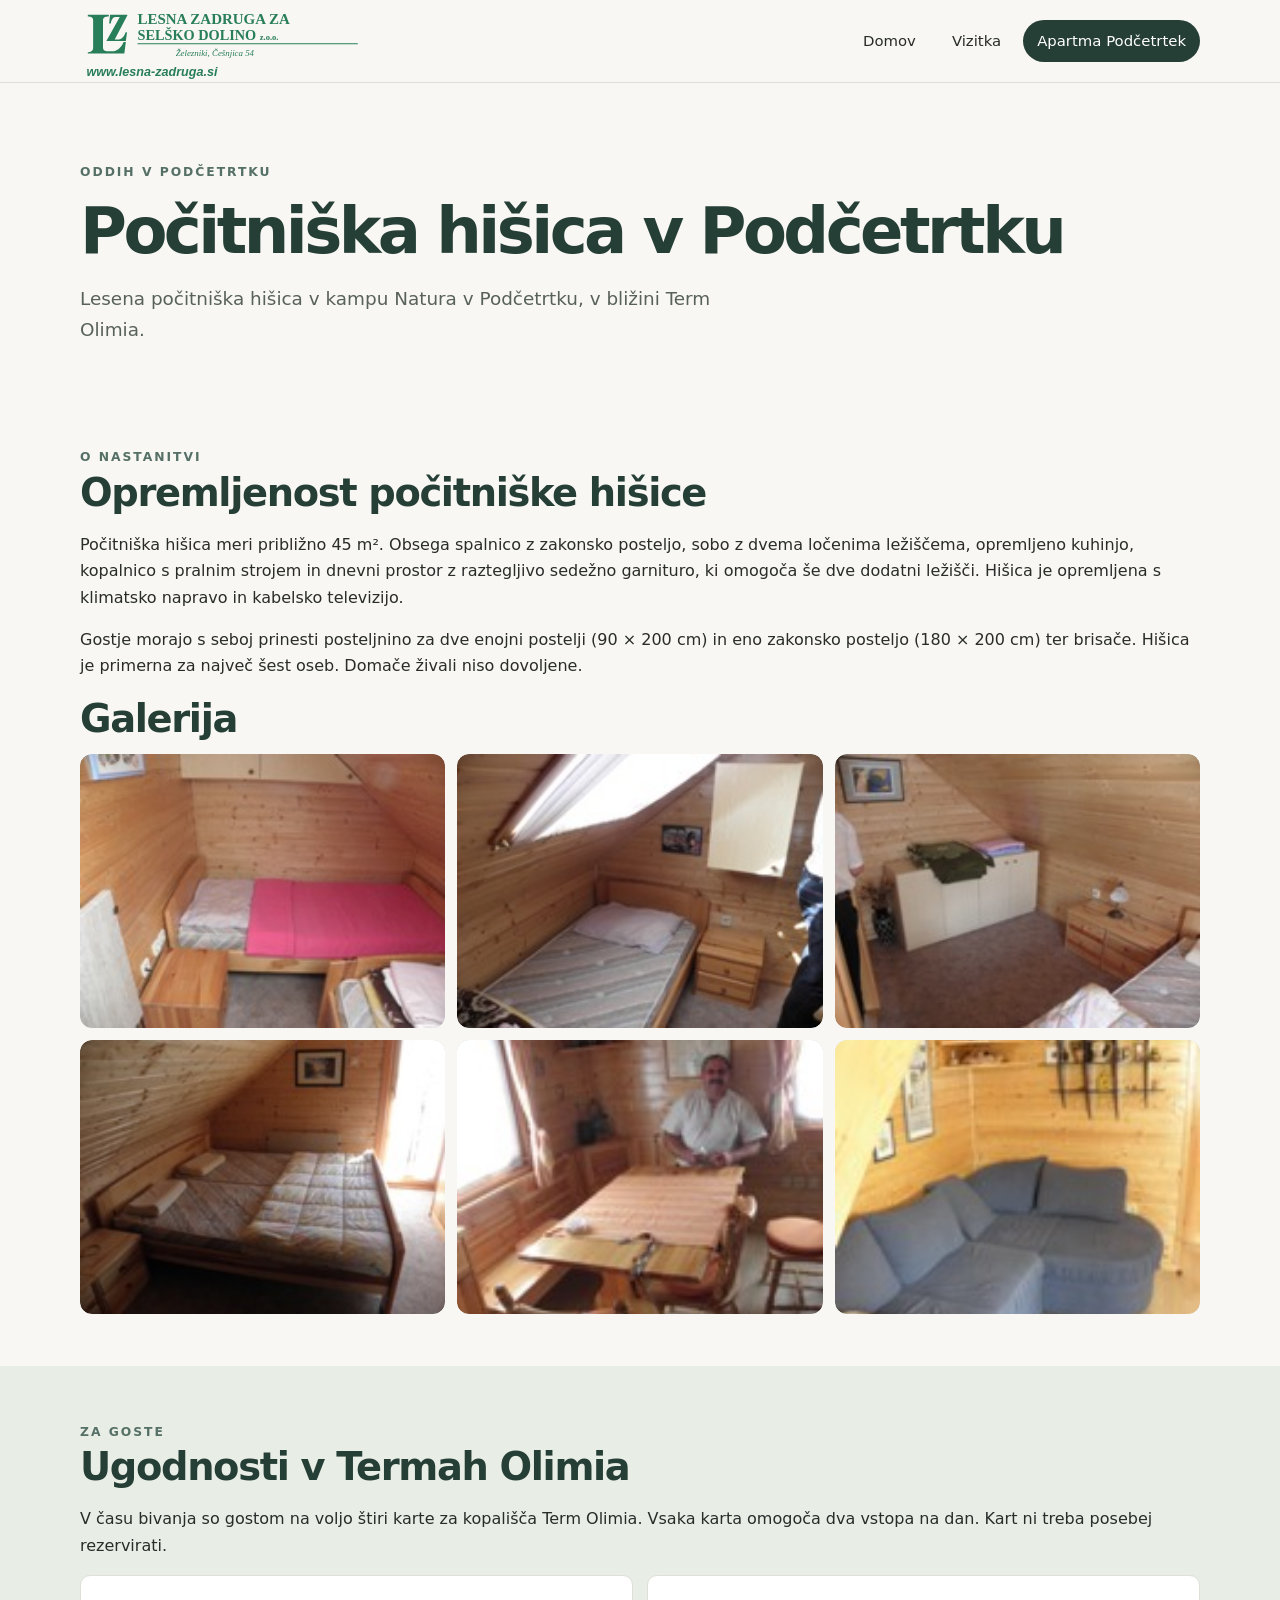
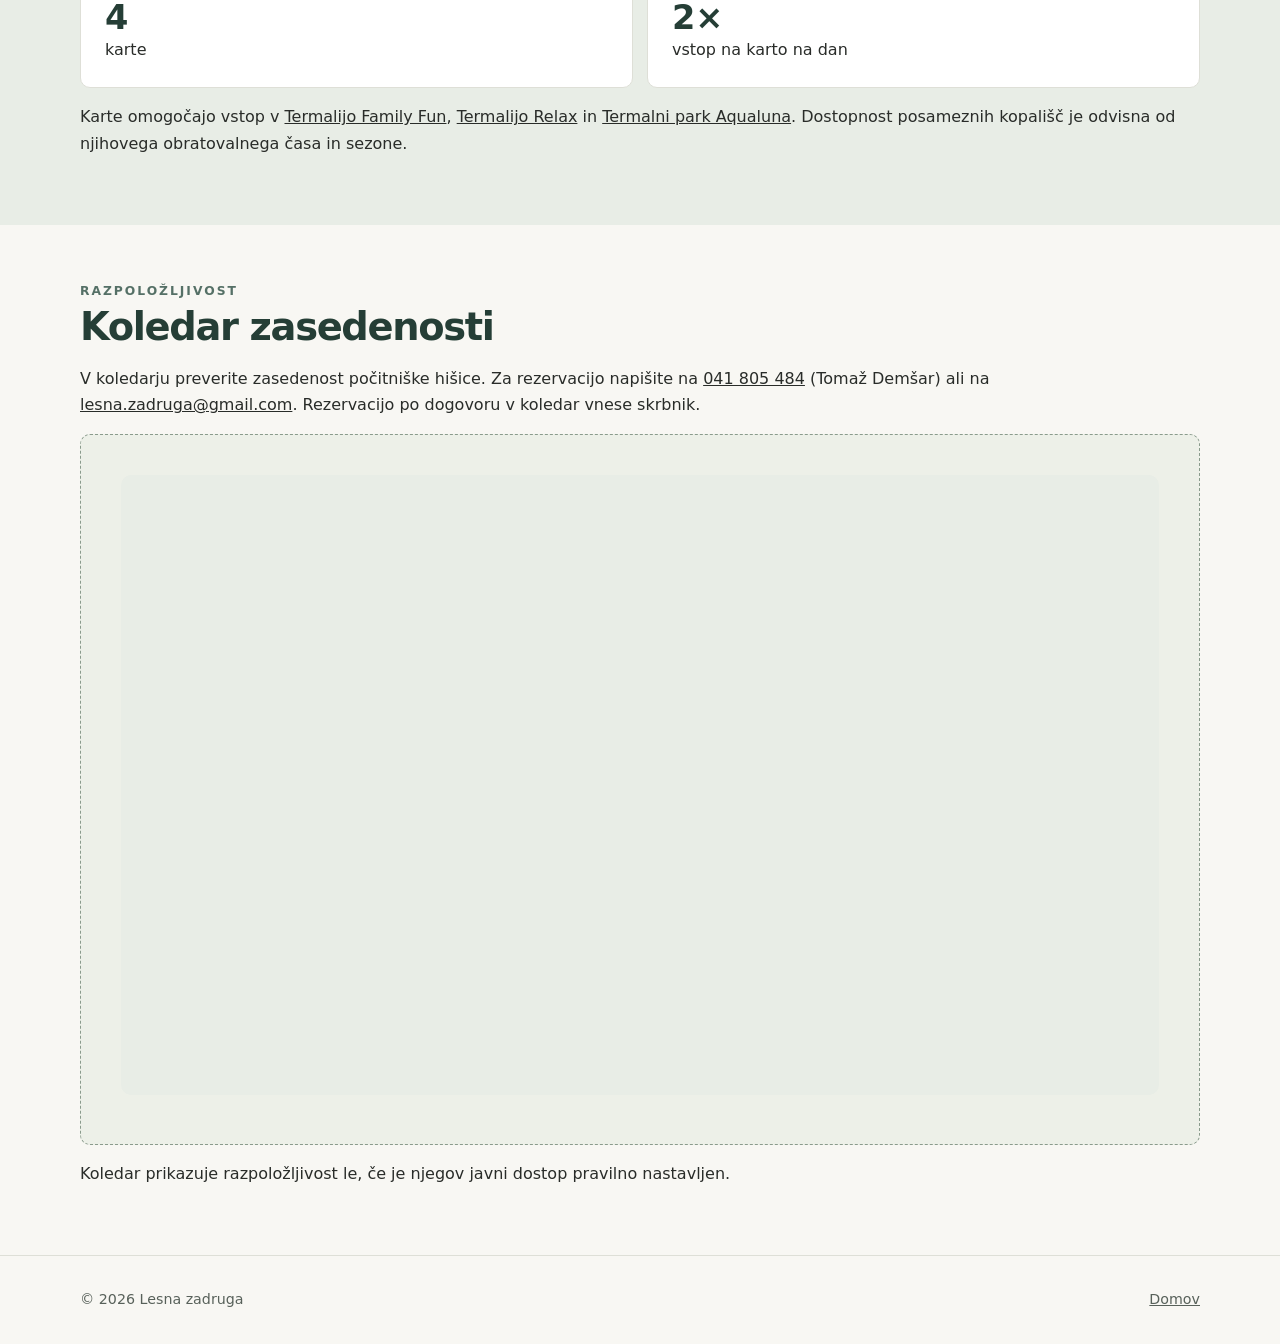
==== apartma-podcetrtek/index.html @ fc2248c5 "innit" ====
<!DOCTYPE html>

<html lang="sl">
<head>
    <meta charset="utf-8"/>
    <meta content="width=device-width,initial-scale=1" name="viewport"/>
    <meta content="#253e36" name="theme-color"/>
    <meta content="Počitniška hišica v kampu Natura v Podčetrtku: do šest oseb, štiri karte za Terme Olimia, fotografije, zasedenost in kontakt."
          name="description"/>
    <title>Počitniška hišica Podčetrtek | Lesna zadruga</title>
    <link href="../assets/style.css" rel="stylesheet"/>
    <meta content="index, follow, max-image-preview:large" name="robots"/>
    <meta content="website" property="og:type"/>
    <meta content="Počitniška hišica Podčetrtek | Lesna zadruga" property="og:title"/>
    <meta content="Počitniška hišica v kampu Natura v Podčetrtku: do šest oseb, štiri karte za Terme Olimia, fotografije, zasedenost in kontakt."
          property="og:description"/>
    <meta content="sl_SI" property="og:locale"/>
    <meta content="summary" name="twitter:card"/>
    <link href="../favicon.svg" rel="icon" type="image/svg+xml"/>
    <link href="https://lesna-zadruga.si/apartma-podcetrtek/" rel="canonical"/>
    <meta content="https://lesna-zadruga.si/apartma-podcetrtek/" property="og:url"/>
    <meta property="og:image" content="https://lesna-zadruga.si/assets/og-image.png"/>
</head>
<body><a class="skip" href="#vsebina">Preskoči na vsebino</a>
<header>
    <div class="shell head"><a class="brand" href="../index.html" aria-label="Lesna zadruga – domov"><img
            src="../assets/logotip.svg" alt="Lesna zadruga za Selško dolino" class="brand-logo" width="330"
            height="89"/></a>
        <nav aria-label="Glavna navigacija"><a href="../index.html">Domov</a><a href="../vizitka/">Vizitka</a><a
                aria-current="page" href="../apartma-podcetrtek/">Apartma Podčetrtek</a></nav>
    </div>
</header>
<main id="vsebina">
    <div class="shell page-intro"><span class="eyebrow">Oddih v Podčetrtku</span>
        <h1>Počitniška hišica v Podčetrtku</h1>
        <p class="lead">Lesena počitniška hišica v kampu Natura v Podčetrtku, v bližini Term Olimia.</p></div>
    <section aria-labelledby="oprema" class="shell"><span class="eyebrow">O nastanitvi</span>
        <h2 id="oprema">Opremljenost počitniške hišice</h2>
        <p>Počitniška hišica meri približno 45 m². Obsega spalnico z zakonsko posteljo, sobo z dvema ločenima ležiščema,
            opremljeno kuhinjo, kopalnico s pralnim strojem in dnevni prostor z raztegljivo sedežno garnituro, ki
            omogoča še dve dodatni ležišči. Hišica je opremljena s klimatsko napravo in kabelsko televizijo.</p>
        <p>Gostje morajo s seboj prinesti posteljnino za dve enojni postelji (90 × 200 cm) in eno zakonsko posteljo (180
            × 200 cm) ter brisače. Hišica je primerna za največ šest oseb. Domače živali niso dovoljene.</p>
        <h2>Galerija</h2>
        <div aria-label="Galerija počitniške hišice" class="gallery"><a
                aria-label="Povečaj fotografijo: Ležišče v leseni hišici" class="gallery-link lightbox-trigger"
                href="../images/ap1.png"><img alt="Ležišče v leseni hišici" height="150" loading="lazy"
                                              src="../images/ap1.png" width="200"/></a><a
                aria-label="Povečaj fotografijo: Soba z ležiščem pod streho" class="gallery-link lightbox-trigger"
                href="../images/ap2.png"><img alt="Soba z ležiščem pod streho" height="150" loading="lazy"
                                              src="../images/ap2.png" width="200"/></a><a
                aria-label="Povečaj fotografijo: Soba in pohištvo" class="gallery-link lightbox-trigger"
                href="../images/ap3.png"><img alt="Soba in pohištvo" height="150" loading="lazy" src="../images/ap3.png"
                                              width="200"/></a><a aria-label="Povečaj fotografijo: Zakonska postelja"
                                                                  class="gallery-link lightbox-trigger"
                                                                  href="../images/ap4.png"><img alt="Zakonska postelja"
                                                                                                height="150"
                                                                                                loading="lazy"
                                                                                                src="../images/ap4.png"
                                                                                                width="200"/></a><a
                aria-label="Povečaj fotografijo: Jedilni prostor" class="gallery-link lightbox-trigger"
                href="../images/ap5.png"><img alt="Jedilni prostor" height="150" loading="lazy" src="../images/ap5.png"
                                              width="200"/></a><a
                aria-label="Povečaj fotografijo: Dnevni prostor s sedežno garnituro"
                class="gallery-link lightbox-trigger" href="../images/ap6.png"><img
                alt="Dnevni prostor s sedežno garnituro" height="150" loading="lazy" src="../images/ap6.png"
                width="200"/></a></div>
    </section>
    <section aria-labelledby="ugodnosti" class="band">
        <div class="shell"><span class="eyebrow">Za goste</span>
            <h2 id="ugodnosti">Ugodnosti v Termah Olimia</h2>
            <p>V času bivanja so gostom na voljo štiri karte za kopališča Term Olimia. Vsaka karta omogoča dva vstopa na
                dan. Kart ni treba posebej rezervirati.</p>
            <div class="stat-grid">
                <div class="stat"><strong>4</strong> karte</div>
                <div class="stat"><strong>2×</strong> vstop na karto na dan</div>
            </div>
            <p>Karte omogočajo vstop v <a
                    href="https://www.olimia-group.com/sl/terme-olimia/wellness-spa/family-wellness-termalija/termalija-family-fun/"
                    rel="noopener noreferrer" target="_blank">Termalijo Family Fun</a>, <a
                    href="https://www.olimia-group.com/sl/terme-olimia/wellness-spa/family-wellness-termalija/termalija-relax/"
                    rel="noopener noreferrer" target="_blank">Termalijo Relax</a> in <a
                    href="https://www.olimia-group.com/sl/terme-olimia/wellness-spa/aqualuna/" rel="noopener noreferrer"
                    target="_blank">Termalni park Aqualuna</a>. Dostopnost posameznih kopališč je odvisna od njihovega
                obratovalnega časa in sezone.</p></div>
    </section>
    <section aria-labelledby="koledar" class="shell"><span class="eyebrow">Razpoložljivost</span>
        <h2 id="koledar">Koledar zasedenosti</h2>
        <p>V koledarju preverite zasedenost počitniške hišice. Za rezervacijo napišite na <a
                href="tel:+38641805484">041 805 484</a> (Tomaž Demšar) ali na <a href="mailto:lesna.zadruga@gmail.com">lesna.zadruga@gmail.com</a>.
            Rezervacijo po dogovoru v koledar vnese skrbnik.</p>
        <div class="calendar-placeholder"
             data-calendar="https://calendar.google.com/calendar/embed?src=lesna.zadruga%40gmail.com&amp;ctz=Europe%2FLjubljana&amp;mode=MONTH">
            <p>Če koledar ni prikazan, <a
                    href="https://calendar.google.com/calendar/render?cid=lesna.zadruga%40gmail.com"
                    rel="noopener noreferrer" target="_blank">odprite Google Koledar</a>.</p></div>
        <p class="calendar-note">Koledar prikazuje razpoložljivost le, če je njegov javni dostop pravilno
            nastavljen.</p></section>
</main>
<footer>
    <div class="shell footer-flex"><span>© <span id="year">2026</span> Lesna zadruga</span><a
            href="../index.html">Domov</a></div>
</footer>
<script defer="" src="../assets/site.js"></script>
<script>document.getElementById('year').textContent = new Date().getFullYear()</script>
</body>
</html>
---- assets/style.css ----
:root{--bg:#f8f7f3;--ink:#292c29;--green:#253e36;--sage:#a9b8a5;--wood:#c8aa85;--line:#dedfd7;--muted:#58615a;--max:1120px}*{box-sizing:border-box}html{scroll-behavior:smooth}body{margin:0;background:var(--bg);color:var(--ink);font-family:Inter,system-ui,-apple-system,Segoe UI,sans-serif;line-height:1.65}a{color:inherit}img{display:block;max-width:100%}.shell{width:min(var(--max),calc(100% - 40px));margin:auto}.skip{position:absolute;left:-999px}.skip:focus{left:16px;top:16px;z-index:5;background:white;padding:12px}header{border-bottom:1px solid var(--line);background:rgba(248,247,243,.97)}.head{display:flex;align-items:center;justify-content:space-between;gap:20px;min-height:82px}.brand{display:inline-flex;align-items:center;gap:12px;text-decoration:none;font-weight:750;letter-spacing:.01em;color:var(--green)}.brand-mark{display:grid;place-items:center;width:42px;height:42px;border:2px solid var(--green);border-radius:50%;font-family:Georgia,serif;font-size:24px}nav{display:flex;gap:8px;flex-wrap:wrap}nav a{padding:9px 14px;border-radius:24px;text-decoration:none;font-size:.93rem}nav a[aria-current=page],nav a:hover{background:var(--green);color:white}main{min-height:65vh}.eyebrow{font-size:.77rem;font-weight:750;text-transform:uppercase;letter-spacing:.16em;color:#557066}.hero{padding:96px 0 88px;display:grid;grid-template-columns:1.12fr 1fr;gap:60px;align-items:center}.hero h1,.page-intro h1{font-size:clamp(2.7rem,5vw,5.2rem);line-height:1.07;letter-spacing:-.055em;font-weight:650;margin:13px 0 24px;color:var(--green)}.lead{font-size:1.15rem;color:var(--muted);max-width:640px}.hero-visual,.photo-placeholder{border-radius:12px;min-height:390px;position:relative;display:flex;align-items:end;padding:25px;background:linear-gradient(135deg,#819783,#d9dbca 48%,#a88d71);overflow:hidden;color:white}.hero-visual:before{content:"";position:absolute;inset:15% 20% -30% 35%;border:55px solid rgba(37,62,54,.2);border-radius:55%}.photo-label{position:relative;background:rgba(37,62,54,.8);padding:8px 12px;border-radius:6px;font-size:.86rem}.button{display:inline-flex;align-items:center;justify-content:center;text-decoration:none;border-radius:5px;background:var(--green);color:white;padding:13px 22px;font-weight:650;border:1px solid var(--green);margin-top:18px}.button.alt{background:transparent;color:var(--green)}.button:hover{filter:brightness(1.12)}section{padding:52px 0}.section-head{display:flex;justify-content:space-between;align-items:end;gap:30px;margin-bottom:24px}.section-head h2,h2{color:var(--green);font-size:clamp(1.55rem,3vw,2.45rem);line-height:1.2;letter-spacing:-.035em;margin:0 0 12px}.muted{color:var(--muted)}.cards{display:grid;grid-template-columns:repeat(3,1fr);gap:18px}.card{border:1px solid var(--line);border-radius:10px;background:#fff;padding:26px}.card h3{margin:0 0 8px;font-size:1.22rem;color:var(--green)}.card p{color:var(--muted);margin:0 0 14px}.card a{color:var(--green);text-underline-offset:3px}.band{background:#e8ede6}.page-intro{padding:75px 0 28px}.page-intro h1{margin-bottom:14px}.gallery{display:grid;grid-template-columns:2fr 1fr;grid-template-rows:180px 180px;gap:12px}.gallery .photo-placeholder{min-height:0}.gallery .photo-placeholder:first-child{grid-row:span 2}.gallery img{width:100%;height:100%;object-fit:cover;border-radius:12px}.stat-grid{display:grid;grid-template-columns:repeat(2,minmax(0,1fr));gap:14px}.stat{background:#fff;border:1px solid var(--line);border-radius:10px;padding:24px}.stat strong{display:block;font-size:2.1rem;line-height:1.1;color:var(--green)}.details{display:grid;grid-template-columns:1fr 1fr;gap:50px}.data-list{display:grid;grid-template-columns:minmax(110px,180px) 1fr;gap:12px 20px}.data-list dt{color:var(--muted)}.data-list dd{margin:0;font-weight:600;overflow-wrap:anywhere}.notice{background:#f0ebdf;border-left:4px solid var(--wood);padding:15px 20px;border-radius:0 6px 6px 0}.calendar{width:100%;height:620px;border:0;border-radius:10px;background:#e8ede6}.calendar-placeholder{border:1px dashed #8a9b8c;background:#edf0e8;padding:40px;border-radius:10px;text-align:center}.calendar-placeholder h3{margin:0 0 6px;color:var(--green)}footer{border-top:1px solid var(--line);padding:32px 0;color:var(--muted);font-size:.89rem}.footer-flex{display:flex;justify-content:space-between;gap:18px;flex-wrap:wrap}.small{font-size:.85rem}.chip{display:inline-block;background:#e5ebe2;border-radius:40px;padding:6px 12px;font-size:.8rem;color:var(--green);font-weight:650}@media(max-width:760px){.head{align-items:flex-start;flex-direction:column;padding:16px 0;gap:12px}nav{width:100%}nav a{font-size:.87rem;padding:8px 11px}.hero{padding:52px 0;grid-template-columns:1fr;gap:28px}.hero-visual{min-height:260px}.cards,.details{grid-template-columns:1fr}.gallery{grid-template-columns:1fr 1fr;grid-template-rows:210px 140px}.gallery .photo-placeholder:first-child{grid-column:span 2;grid-row:span 1}.page-intro{padding:48px 0 18px}.calendar{height:520px}.shell{width:min(var(--max),calc(100% - 30px))}section{padding:35px 0}.data-list{grid-template-columns:1fr;gap:3px}.data-list dd{margin-bottom:13px}}

/* Galerije zgodovinskih fotografij in apartmaja. */
.hero-visual{padding:0;min-height:320px;background:#e4e6de}
.hero-visual:before{display:none}
.hero-visual img{width:100%;height:100%;min-height:320px;object-fit:cover;image-rendering:auto}
.history-gallery{display:grid;grid-template-columns:repeat(4,1fr);gap:14px;margin-top:20px}
.history-gallery img{width:100%;height:155px;object-fit:contain;background:#e0e2db;border-radius:8px}
.gallery{grid-template-columns:repeat(3,minmax(0,1fr));grid-template-rows:repeat(2,180px)}
.gallery .gallery-link:first-child{grid-row:auto}
.gallery-link{display:block;overflow:hidden;border-radius:12px;background:#e0e2db}
.gallery-link img{height:100%;width:100%;object-fit:cover;transition:transform .2s}
.gallery-link:hover img{transform:scale(1.025)}
@media(max-width:760px){.history-gallery{grid-template-columns:repeat(2,1fr)}.history-gallery img{height:130px}.gallery{grid-template-columns:repeat(2,minmax(0,1fr));grid-template-rows:repeat(3,145px)}}

.hero-visual{padding:0;background:#28382f}.hero-visual:before{display:none}.hero-visual img{height:100%;width:100%;min-height:390px;object-fit:cover}.history-gallery{display:grid;grid-template-columns:repeat(4,minmax(0,1fr));gap:14px;margin:24px 0}.history-gallery img{width:100%;aspect-ratio:4/3;object-fit:cover;border-radius:9px}.history-gallery a{display:block}.gallery{display:grid;grid-template-columns:repeat(3,minmax(0,1fr));grid-template-rows:none}.gallery-link{display:block;aspect-ratio:4/3}.gallery-link img{width:100%;height:100%;object-fit:cover}@media(max-width:760px){.history-gallery{grid-template-columns:repeat(2,minmax(0,1fr))}.gallery{grid-template-columns:repeat(2,minmax(0,1fr));grid-template-rows:none}.hero-visual img{min-height:260px}}


/* Povečava fotografij in upravljanje na manjših zaslonih. */
.lightbox-trigger{display:block;cursor:zoom-in}
.lightbox-trigger:focus-visible{outline:3px solid #587b68;outline-offset:4px}
.hero-photo-link{width:100%;height:100%}
.image-lightbox{position:fixed;inset:0;width:100vw;max-width:none;height:100dvh;max-height:none;margin:0;padding:14px;border:0;background:rgba(10,17,14,.97);color:#fff}
.image-lightbox::backdrop{background:rgba(10,17,14,.94)}
.lightbox-stage{height:100%;display:grid;grid-template-columns:52px minmax(0,1fr) 52px;grid-template-rows:minmax(0,1fr) auto;align-items:center;position:relative}
.lightbox-image{grid-column:2;grid-row:1;max-width:100%;max-height:calc(100dvh - 92px);width:auto;height:auto;object-fit:contain;margin:auto;border-radius:4px}
.image-lightbox button{background:rgba(255,255,255,.13);color:#fff;border:1px solid rgba(255,255,255,.2);border-radius:50%;font-size:38px;width:46px;height:46px;cursor:pointer}
.image-lightbox button:hover,.image-lightbox button:focus-visible{background:rgba(255,255,255,.28)}
.lightbox-close{position:absolute;right:8px;top:8px;z-index:2}
.lightbox-prev{grid-column:1;grid-row:1}
.lightbox-next{grid-column:3;grid-row:1}
.lightbox-caption{grid-column:1/-1;grid-row:2;text-align:center;font-size:.9rem;margin:8px 0 0}
@media(max-width:600px){.image-lightbox{padding:8px}.lightbox-stage{grid-template-columns:36px minmax(0,1fr) 36px}.image-lightbox button{width:34px;height:34px;font-size:29px}.lightbox-image{max-height:calc(100dvh - 100px)}}

/* Logotip na namiznih in mobilnih zaslonih. */
.brand-logo{display:block;width:min(290px,40vw);height:auto;object-fit:contain}.brand{display:inline-flex;align-items:center}.head{gap:1rem}@media(max-width:640px){.brand-logo{width:205px;max-width:72vw}.head{align-items:flex-start;gap:.8rem}}
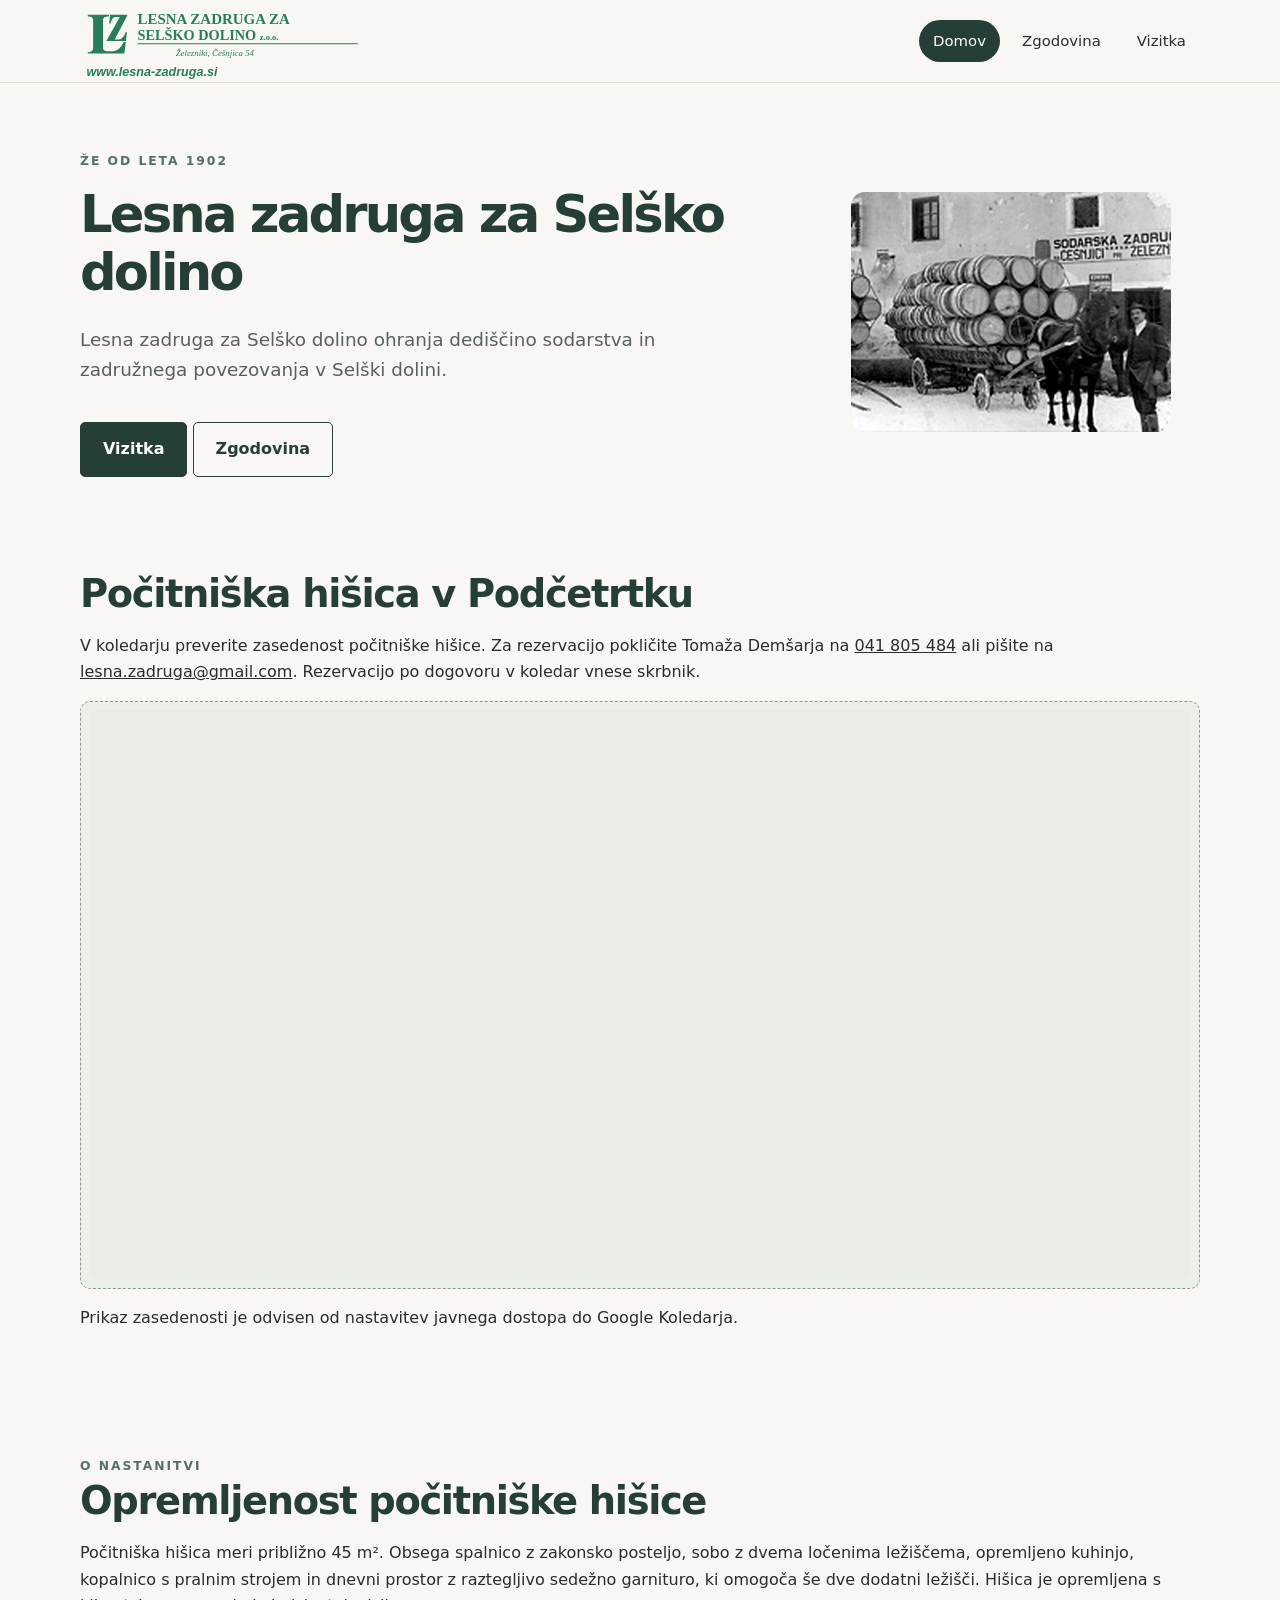
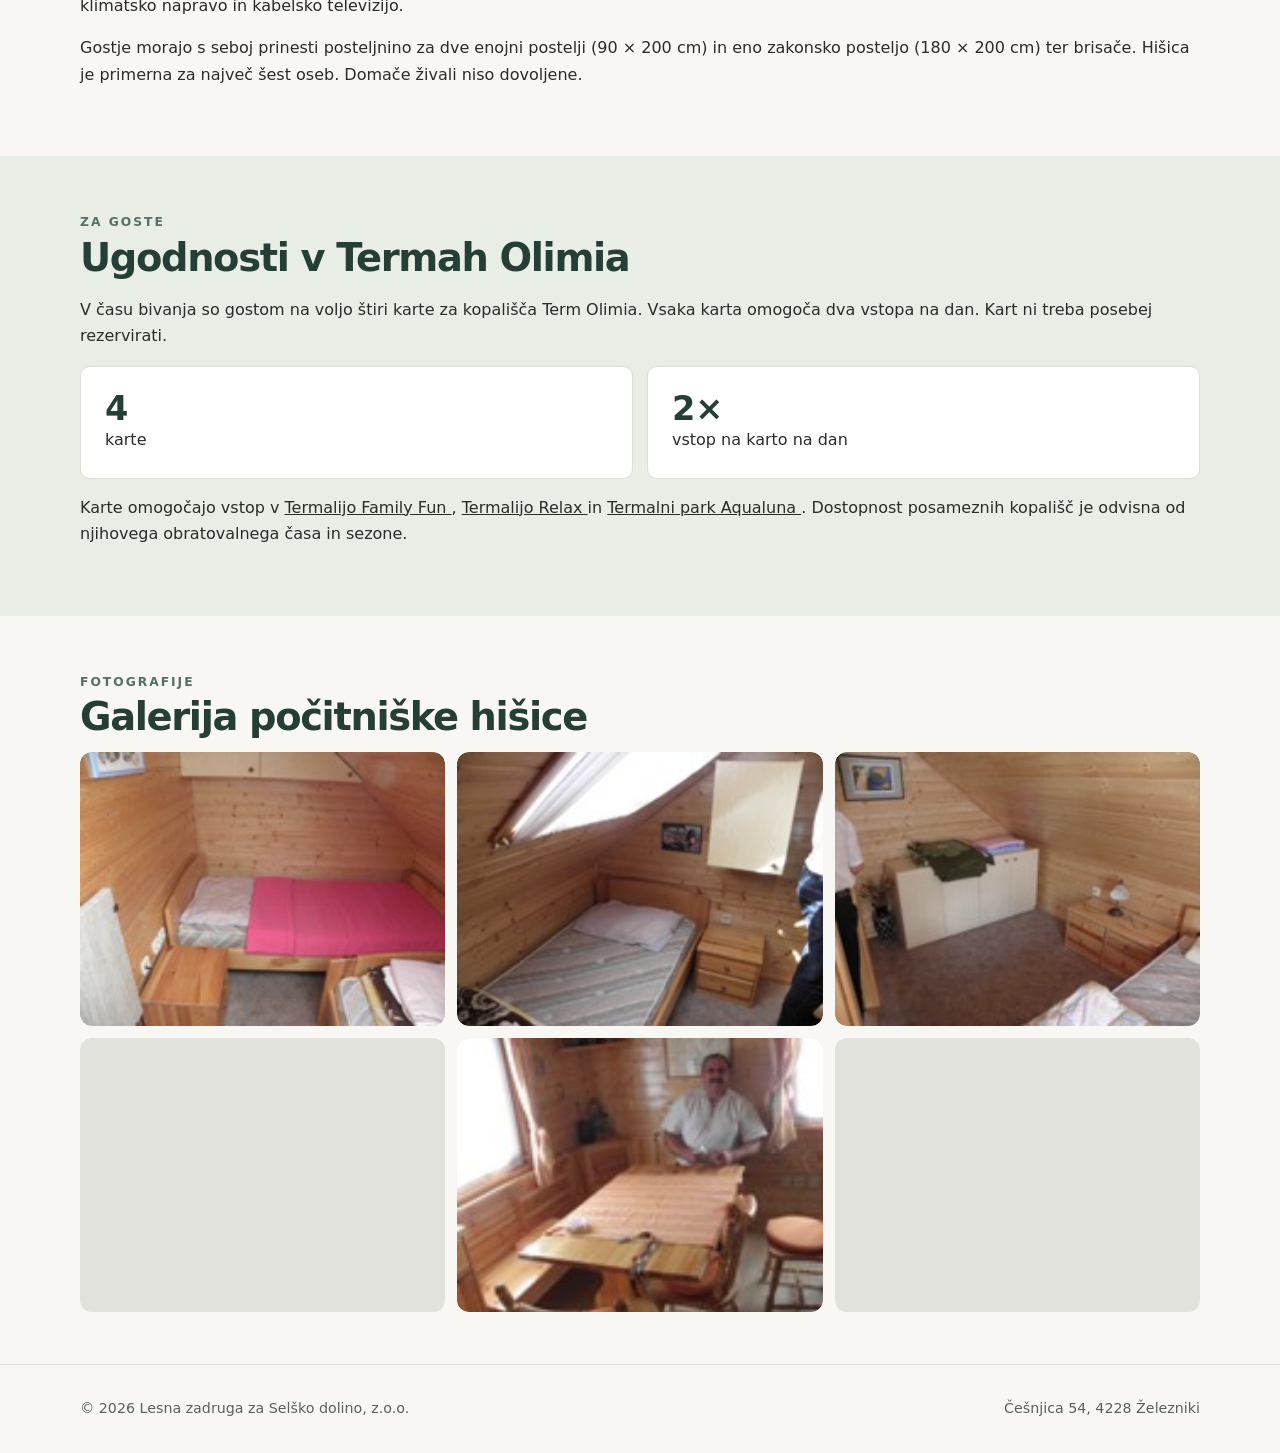
==== commit c7747110: "spememba postavitve - apartma na prvi strani" ====
--- a/apartma-podcetrtek/index.html
+++ b/apartma-podcetrtek/index.html
@@ -1,107 +1,10 @@
-<!DOCTYPE html>
-
+<!doctype html>
 <html lang="sl">
 <head>
-    <meta charset="utf-8"/>
-    <meta content="width=device-width,initial-scale=1" name="viewport"/>
-    <meta content="#253e36" name="theme-color"/>
-    <meta content="Počitniška hišica v kampu Natura v Podčetrtku: do šest oseb, štiri karte za Terme Olimia, fotografije, zasedenost in kontakt."
-          name="description"/>
-    <title>Počitniška hišica Podčetrtek | Lesna zadruga</title>
-    <link href="../assets/style.css" rel="stylesheet"/>
-    <meta content="index, follow, max-image-preview:large" name="robots"/>
-    <meta content="website" property="og:type"/>
-    <meta content="Počitniška hišica Podčetrtek | Lesna zadruga" property="og:title"/>
-    <meta content="Počitniška hišica v kampu Natura v Podčetrtku: do šest oseb, štiri karte za Terme Olimia, fotografije, zasedenost in kontakt."
-          property="og:description"/>
-    <meta content="sl_SI" property="og:locale"/>
-    <meta content="summary" name="twitter:card"/>
-    <link href="../favicon.svg" rel="icon" type="image/svg+xml"/>
-    <link href="https://lesna-zadruga.si/apartma-podcetrtek/" rel="canonical"/>
-    <meta content="https://lesna-zadruga.si/apartma-podcetrtek/" property="og:url"/>
-    <meta property="og:image" content="https://lesna-zadruga.si/assets/og-image.png"/>
-</head>
-<body><a class="skip" href="#vsebina">Preskoči na vsebino</a>
-<header>
-    <div class="shell head"><a class="brand" href="../index.html" aria-label="Lesna zadruga – domov"><img
-            src="../assets/logotip.svg" alt="Lesna zadruga za Selško dolino" class="brand-logo" width="330"
-            height="89"/></a>
-        <nav aria-label="Glavna navigacija"><a href="../index.html">Domov</a><a href="../vizitka/">Vizitka</a><a
-                aria-current="page" href="../apartma-podcetrtek/">Apartma Podčetrtek</a></nav>
-    </div>
-</header>
-<main id="vsebina">
-    <div class="shell page-intro"><span class="eyebrow">Oddih v Podčetrtku</span>
-        <h1>Počitniška hišica v Podčetrtku</h1>
-        <p class="lead">Lesena počitniška hišica v kampu Natura v Podčetrtku, v bližini Term Olimia.</p></div>
-    <section aria-labelledby="oprema" class="shell"><span class="eyebrow">O nastanitvi</span>
-        <h2 id="oprema">Opremljenost počitniške hišice</h2>
-        <p>Počitniška hišica meri približno 45 m². Obsega spalnico z zakonsko posteljo, sobo z dvema ločenima ležiščema,
-            opremljeno kuhinjo, kopalnico s pralnim strojem in dnevni prostor z raztegljivo sedežno garnituro, ki
-            omogoča še dve dodatni ležišči. Hišica je opremljena s klimatsko napravo in kabelsko televizijo.</p>
-        <p>Gostje morajo s seboj prinesti posteljnino za dve enojni postelji (90 × 200 cm) in eno zakonsko posteljo (180
-            × 200 cm) ter brisače. Hišica je primerna za največ šest oseb. Domače živali niso dovoljene.</p>
-        <h2>Galerija</h2>
-        <div aria-label="Galerija počitniške hišice" class="gallery"><a
-                aria-label="Povečaj fotografijo: Ležišče v leseni hišici" class="gallery-link lightbox-trigger"
-                href="../images/ap1.png"><img alt="Ležišče v leseni hišici" height="150" loading="lazy"
-                                              src="../images/ap1.png" width="200"/></a><a
-                aria-label="Povečaj fotografijo: Soba z ležiščem pod streho" class="gallery-link lightbox-trigger"
-                href="../images/ap2.png"><img alt="Soba z ležiščem pod streho" height="150" loading="lazy"
-                                              src="../images/ap2.png" width="200"/></a><a
-                aria-label="Povečaj fotografijo: Soba in pohištvo" class="gallery-link lightbox-trigger"
-                href="../images/ap3.png"><img alt="Soba in pohištvo" height="150" loading="lazy" src="../images/ap3.png"
-                                              width="200"/></a><a aria-label="Povečaj fotografijo: Zakonska postelja"
-                                                                  class="gallery-link lightbox-trigger"
-                                                                  href="../images/ap4.png"><img alt="Zakonska postelja"
-                                                                                                height="150"
-                                                                                                loading="lazy"
-                                                                                                src="../images/ap4.png"
-                                                                                                width="200"/></a><a
-                aria-label="Povečaj fotografijo: Jedilni prostor" class="gallery-link lightbox-trigger"
-                href="../images/ap5.png"><img alt="Jedilni prostor" height="150" loading="lazy" src="../images/ap5.png"
-                                              width="200"/></a><a
-                aria-label="Povečaj fotografijo: Dnevni prostor s sedežno garnituro"
-                class="gallery-link lightbox-trigger" href="../images/ap6.png"><img
-                alt="Dnevni prostor s sedežno garnituro" height="150" loading="lazy" src="../images/ap6.png"
-                width="200"/></a></div>
-    </section>
-    <section aria-labelledby="ugodnosti" class="band">
-        <div class="shell"><span class="eyebrow">Za goste</span>
-            <h2 id="ugodnosti">Ugodnosti v Termah Olimia</h2>
-            <p>V času bivanja so gostom na voljo štiri karte za kopališča Term Olimia. Vsaka karta omogoča dva vstopa na
-                dan. Kart ni treba posebej rezervirati.</p>
-            <div class="stat-grid">
-                <div class="stat"><strong>4</strong> karte</div>
-                <div class="stat"><strong>2×</strong> vstop na karto na dan</div>
-            </div>
-            <p>Karte omogočajo vstop v <a
-                    href="https://www.olimia-group.com/sl/terme-olimia/wellness-spa/family-wellness-termalija/termalija-family-fun/"
-                    rel="noopener noreferrer" target="_blank">Termalijo Family Fun</a>, <a
-                    href="https://www.olimia-group.com/sl/terme-olimia/wellness-spa/family-wellness-termalija/termalija-relax/"
-                    rel="noopener noreferrer" target="_blank">Termalijo Relax</a> in <a
-                    href="https://www.olimia-group.com/sl/terme-olimia/wellness-spa/aqualuna/" rel="noopener noreferrer"
-                    target="_blank">Termalni park Aqualuna</a>. Dostopnost posameznih kopališč je odvisna od njihovega
-                obratovalnega časa in sezone.</p></div>
-    </section>
-    <section aria-labelledby="koledar" class="shell"><span class="eyebrow">Razpoložljivost</span>
-        <h2 id="koledar">Koledar zasedenosti</h2>
-        <p>V koledarju preverite zasedenost počitniške hišice. Za rezervacijo napišite na <a
-                href="tel:+38641805484">041 805 484</a> (Tomaž Demšar) ali na <a href="mailto:lesna.zadruga@gmail.com">lesna.zadruga@gmail.com</a>.
-            Rezervacijo po dogovoru v koledar vnese skrbnik.</p>
-        <div class="calendar-placeholder"
-             data-calendar="https://calendar.google.com/calendar/embed?src=lesna.zadruga%40gmail.com&amp;ctz=Europe%2FLjubljana&amp;mode=MONTH">
-            <p>Če koledar ni prikazan, <a
-                    href="https://calendar.google.com/calendar/render?cid=lesna.zadruga%40gmail.com"
-                    rel="noopener noreferrer" target="_blank">odprite Google Koledar</a>.</p></div>
-        <p class="calendar-note">Koledar prikazuje razpoložljivost le, če je njegov javni dostop pravilno
-            nastavljen.</p></section>
-</main>
-<footer>
-    <div class="shell footer-flex"><span>© <span id="year">2026</span> Lesna zadruga</span><a
-            href="../index.html">Domov</a></div>
-</footer>
-<script defer="" src="../assets/site.js"></script>
-<script>document.getElementById('year').textContent = new Date().getFullYear()</script>
-</body>
-</html>
+    <meta charset="utf-8">
+    <meta name="robots" content="noindex,follow">
+    <meta http-equiv="refresh" content="0; url=../#koledar">
+    <link rel="canonical" href="https://lesna-zadruga.si/">
+    <title>Počitniška hišica Podčetrtek – Lesna zadruga</title></head>
+<body><p>Stran apartmaja je zdaj na <a href="../#koledar">naslovni strani</a>.</p></body>
+</html>
